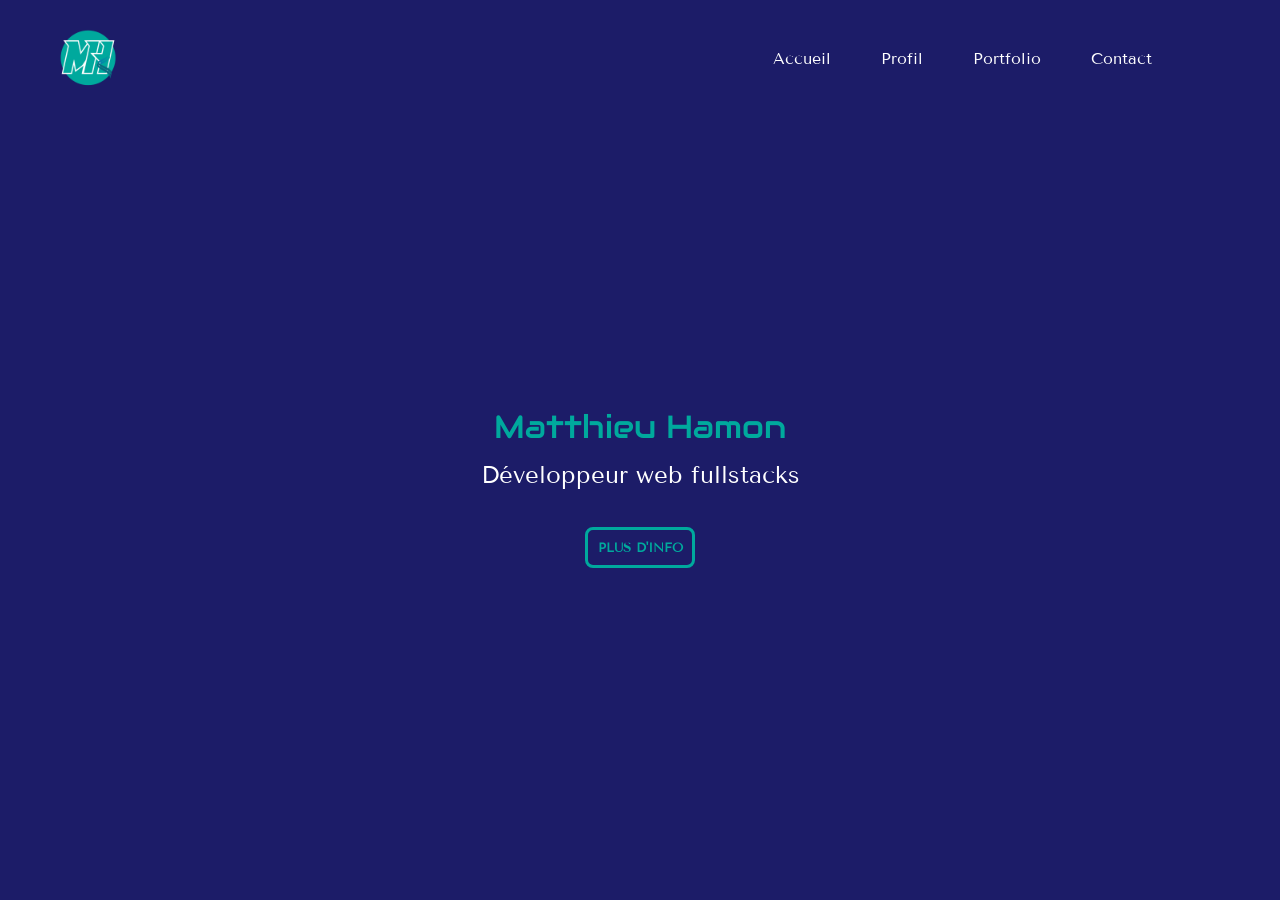
==== index.html @ 4d71e397 "Création fichier profil.html | debut du code | dossier docs contenant le cv" ====
<!DOCTYPE html>
<html lang="fr">
<head>
    <meta charset="UTF-8">
    <meta name="viewport" content="width=device-width, initial-scale=1.0">
    <title>Portfolio</title>
    <link rel="stylesheet" href="assets/css/style.css">
    <link rel="preconnect" href="https://fonts.googleapis.com">
    <link rel="preconnect" href="https://fonts.gstatic.com" crossorigin>
    <link href="https://fonts.googleapis.com/css2?family=Audiowide&display=swap" rel="stylesheet">
    <link rel="preconnect" href="https://fonts.googleapis.com">
    <link rel="preconnect" href="https://fonts.gstatic.com" crossorigin>
    <link href="https://fonts.googleapis.com/css2?family=Tenor+Sans&display=swap" rel="stylesheet">
</head>
<body>
    <header>
        <nav>
            <img class="logo" src="assets/img/logo.png" alt="Logo">
                <ul>
                    <li><a href="index.html">Accueil</a></li>
                    <li><a href="profil.html">Profil</a></li>
                    <li><a href="#portfolio">Portfolio</a></li>
                    <li><a href="contact.html">Contact</a></li>
                </ul>
        </nav>
    </header>
    <main>
        <div class="container">
            <h1 class="titre-accueil">Matthieu Hamon</h1>
            <p1 class="sous-titre">Développeur web fullstacks</p1>
            <a href="profil.html" class="bouton">PLUS D'INFO</a>
        </div>
    </main>
</body>
</html>
---- assets/css/style.css ----
:root {
    /*Palette de couleur charte graphique*/
    --primary-color:  #1c1c68;
    --secondary-color: #00a99d;
    --tertiary-color: #FFFFFF; 

    /*Typographie*/
    --primary-font: "Tenor Sans", serif;
    --secondary-font: "Audiowide", serif;
}

body {
    width: 100%;
    height: 100%;
    margin: 0;
    padding: 0;
}

.logo {
    width: 100px;
}

nav {
    background-color: var(--primary-color);
    height: 13vh;
    display: flex;
    justify-content: space-between;
    align-items: center;
    padding: 0 10% 0 3%;
}

nav ul {
    list-style-type: none; /* Supprime les puces */
    display: flex; /* Affiche les éléments de la liste horizontalement */
    gap: 50px; /* Espace entre les éléments */
}

nav a {
    color: var(--tertiary-color);
    text-decoration: none;
    font-family: var(--primary-font);
}

.container {
    background-color: var(--primary-color);
    display: flex;
    justify-content: center;
    align-items: center;
    flex-direction: column;
    height: 87vh;
}

.titre-accueil {
    color: var(--secondary-color);
    font-family: var(--secondary-font);
    margin-bottom: 1%;
    font-size: xx-large;
    font-weight: 100;
}

.sous-titre {
    color: var(--tertiary-color);
    font-family: var(--primary-font);
    font-size: x-large;
    margin-bottom: 3%;
}

.bouton {
    text-decoration: none;
    color: var(--secondary-color);
    font-family: var(--primary-font);
    font-size: small;
    font-weight: 600;
    padding: 0.75% 0.75%;
    border-radius: 8px;
    border: solid;
    border-color: var(--secondary-color);
    background-color: var(--primary-color);
    margin-bottom: 5%;
}
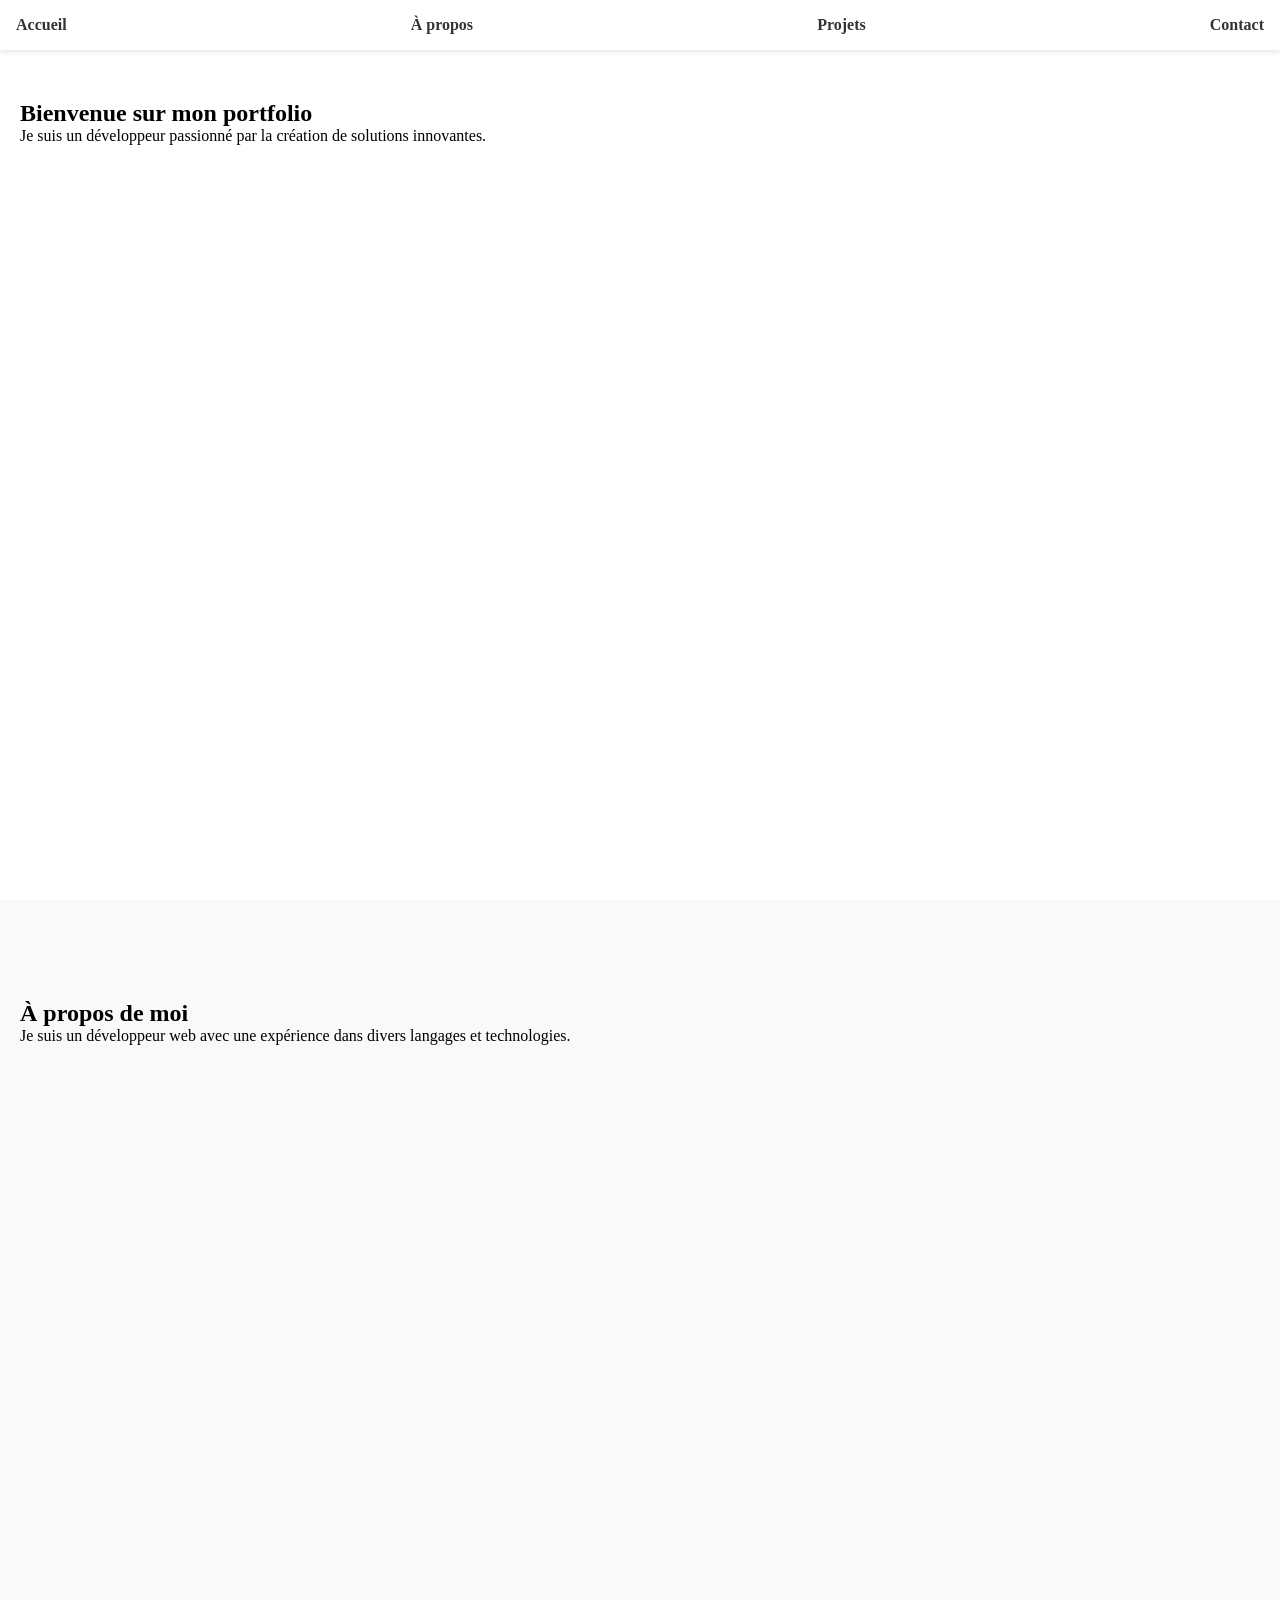
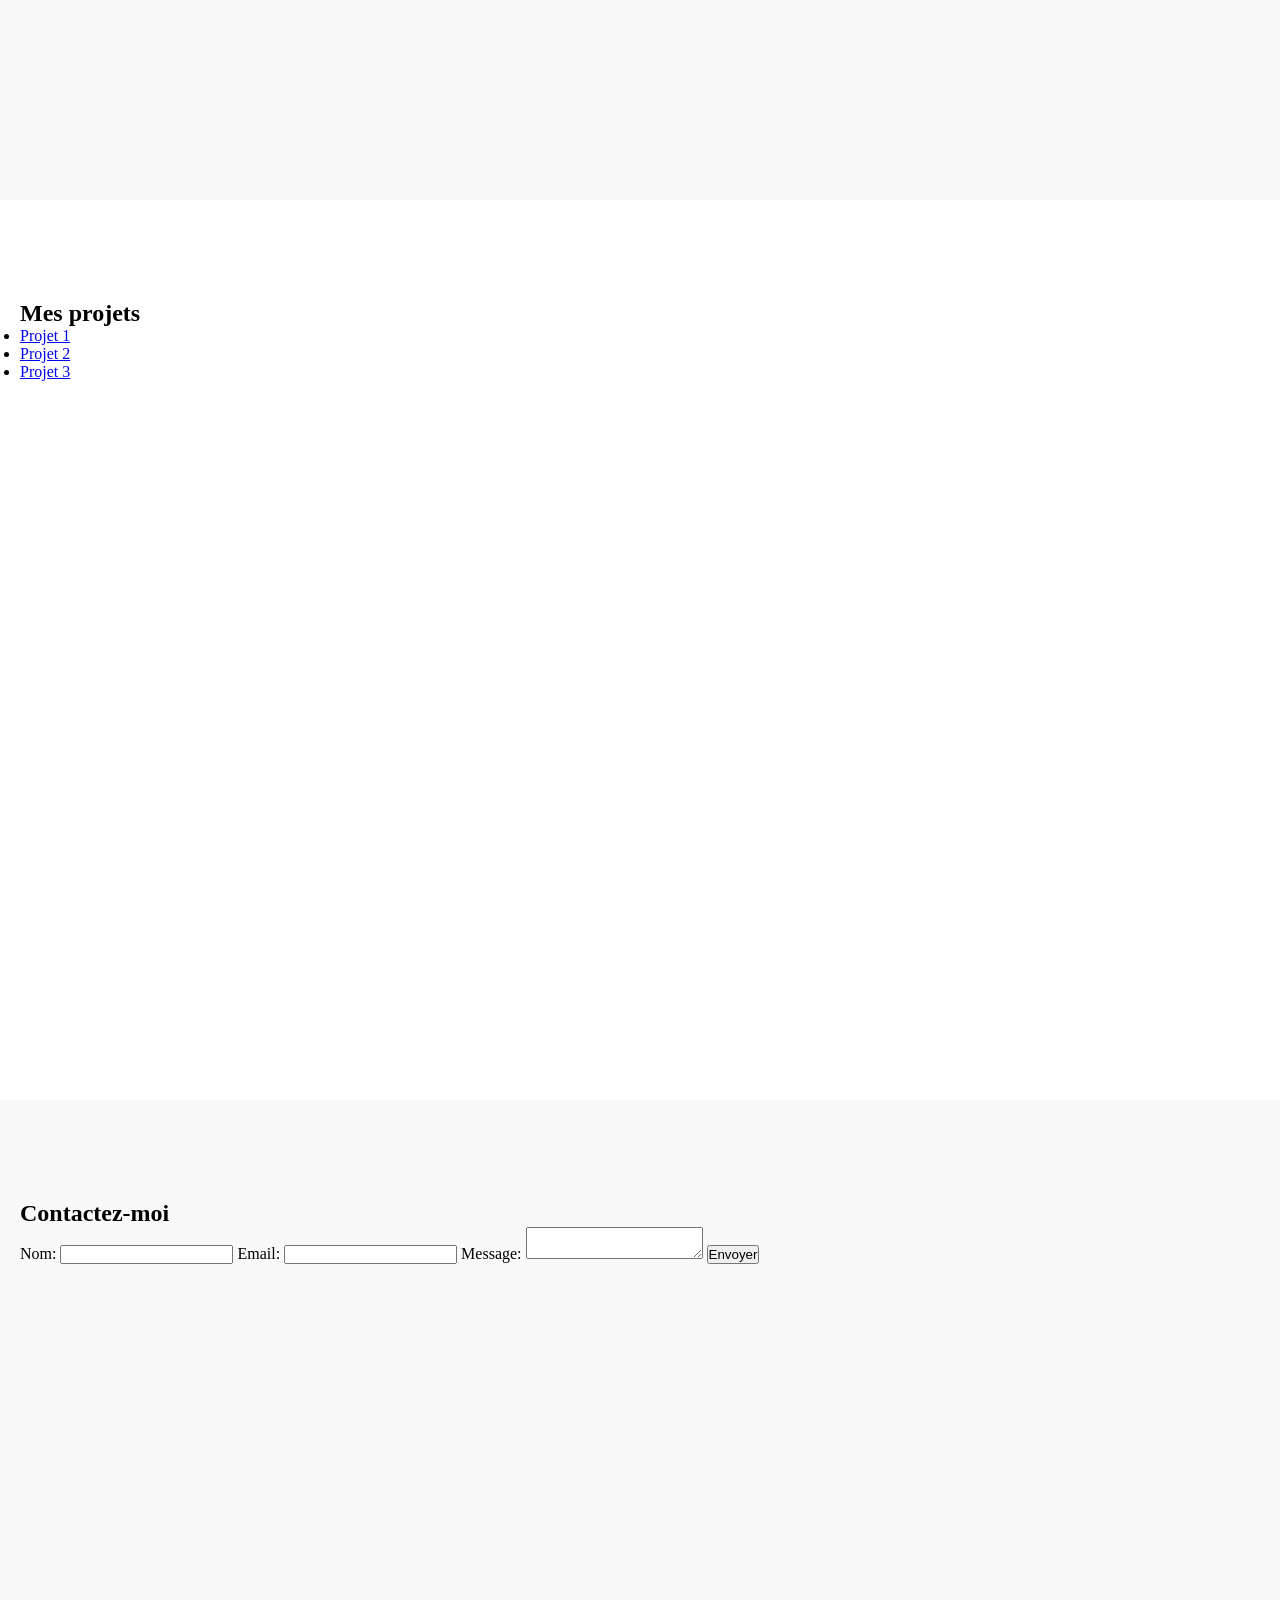
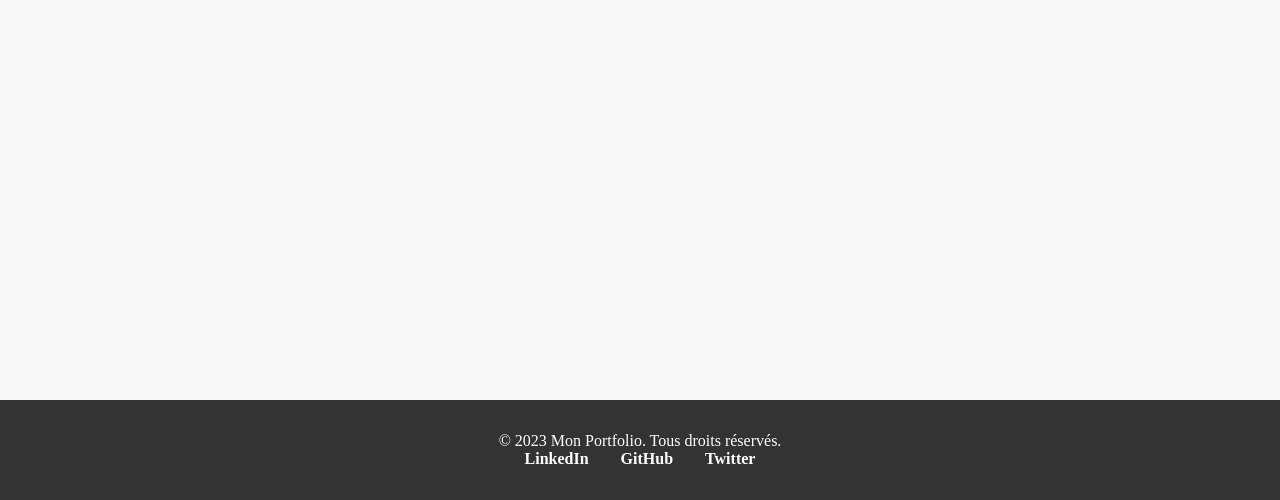
==== commit e78855ac: "Squelette du site en onepage" ====
--- a/index.html
+++ b/index.html
@@ -5,31 +5,60 @@
     <meta name="viewport" content="width=device-width, initial-scale=1.0">
     <title>Portfolio</title>
     <link rel="stylesheet" href="assets/css/style.css">
-    <link rel="preconnect" href="https://fonts.googleapis.com">
-    <link rel="preconnect" href="https://fonts.gstatic.com" crossorigin>
-    <link href="https://fonts.googleapis.com/css2?family=Audiowide&display=swap" rel="stylesheet">
-    <link rel="preconnect" href="https://fonts.googleapis.com">
-    <link rel="preconnect" href="https://fonts.gstatic.com" crossorigin>
-    <link href="https://fonts.googleapis.com/css2?family=Tenor+Sans&display=swap" rel="stylesheet">
 </head>
 <body>
     <header>
         <nav>
-            <img class="logo" src="assets/img/logo.png" alt="Logo">
-                <ul>
-                    <li><a href="index.html">Accueil</a></li>
-                    <li><a href="profil.html">Profil</a></li>
-                    <li><a href="#portfolio">Portfolio</a></li>
-                    <li><a href="contact.html">Contact</a></li>
-                </ul>
+            <ul>
+                <li><a href="#home">Accueil</a></li>
+                <li><a href="#about">À propos</a></li>
+                <li><a href="#projects">Projets</a></li>
+                <li><a href="#contact">Contact</a></li>
+            </ul>
         </nav>
     </header>
     <main>
-        <div class="container">
-            <h1 class="titre-accueil">Matthieu Hamon</h1>
-            <p1 class="sous-titre">Développeur web fullstacks</p1>
-            <a href="profil.html" class="bouton">PLUS D'INFO</a>
-        </div>
+        <section id="home">
+            <h1>Bienvenue sur mon portfolio</h1>
+            <p>Je suis un développeur passionné par la création de solutions innovantes.</p>
+        </section>
+
+        <section id="about">
+            <h2>À propos de moi</h2>
+            <p>Je suis un développeur web avec une expérience dans divers langages et technologies.</p>
+        </section>
+
+        <section id="projects">
+            <h2>Mes projets</h2>
+            <ul>
+                <li><a href="#">Projet 1</a></li>
+                <li><a href="#">Projet 2</a></li>
+                <li><a href="#">Projet 3</a></li>
+            </ul>
+        </section>
+
+        <section id="contact">
+            <h2>Contactez-moi</h2>
+            <form action="#" method="post">
+                <label for="name">Nom:</label>
+                <input type="text" id="name" name="name" required>
+
+                <label for="email">Email:</label>
+                <input type="email" id="email" name="email" required>
+
+                <label for="message">Message:</label>
+                <textarea id="message" name="message" required></textarea>
+
+                <button type="submit">Envoyer</button>
+            </form>
+        </section>
     </main>
-</body>
-</html>+    <footer>
+        <p>&copy; 2023 Mon Portfolio. Tous droits réservés.</p>
+        <ul>
+            <li><a href="#">LinkedIn</a></li>
+            <li><a href="#">GitHub</a></li>
+            <li><a href="#">Twitter</a></li>
+        </ul>
+    </footer>
+</body>
--- a/assets/css/style.css
+++ b/assets/css/style.css
@@ -1,81 +1,58 @@
-:root {
-    /*Palette de couleur charte graphique*/
-    --primary-color:  #1c1c68;
-    --secondary-color: #00a99d;
-    --tertiary-color: #FFFFFF; 
-
-    /*Typographie*/
-    --primary-font: "Tenor Sans", serif;
-    --secondary-font: "Audiowide", serif;
-}
-
-body {
-    width: 100%;
-    height: 100%;
+* {
     margin: 0;
     padding: 0;
-}
+    box-sizing: border-box;
+  }
 
-.logo {
-    width: 100px;
-}
-
-nav {
-    background-color: var(--primary-color);
-    height: 13vh;
-    display: flex;
-    justify-content: space-between;
-    align-items: center;
-    padding: 0 10% 0 3%;
+header {
+    position: fixed;
+    width: 100%;
+    background: #ffffff96;
+    padding: 1rem;
+    box-shadow: 0 2px 5px rgba(0, 0, 0, 0.1);
+    z-index: 100;
 }
 
 nav ul {
-    list-style-type: none; /* Supprime les puces */
-    display: flex; /* Affiche les éléments de la liste horizontalement */
-    gap: 50px; /* Espace entre les éléments */
+    display: flex;
+    justify-content: space-between;
+    gap: 2rem;
+    list-style: none;
 }
 
 nav a {
-    color: var(--tertiary-color);
     text-decoration: none;
-    font-family: var(--primary-font);
+    color: #333;
+    font-weight: bold;
+    transition: color 0.3s ease;
 }
 
-.container {
-    background-color: var(--primary-color);
+section {
+    padding: 100px 20px;
+    min-height: 100vh;
+}
+  
+section:nth-child(even) {
+    background: #f9f9f9;
+}
+  
+footer {
+    text-align: center;
+    padding: 2rem;
+    background: #333;
+    color: #fff;
+}
+
+footer ul {
+    list-style: none;
     display: flex;
     justify-content: center;
-    align-items: center;
-    flex-direction: column;
-    height: 87vh;
+    gap: 2rem;
 }
 
-.titre-accueil {
-    color: var(--secondary-color);
-    font-family: var(--secondary-font);
-    margin-bottom: 1%;
-    font-size: xx-large;
-    font-weight: 100;
-}
-
-.sous-titre {
-    color: var(--tertiary-color);
-    font-family: var(--primary-font);
-    font-size: x-large;
-    margin-bottom: 3%;
-}
-
-.bouton {
+footer a {
     text-decoration: none;
-    color: var(--secondary-color);
-    font-family: var(--primary-font);
-    font-size: small;
-    font-weight: 600;
-    padding: 0.75% 0.75%;
-    border-radius: 8px;
-    border: solid;
-    border-color: var(--secondary-color);
-    background-color: var(--primary-color);
-    margin-bottom: 5%;
-}
-
+    color: #fff;
+    font-weight: bold;
+    transition: color 0.3s ease;
+}
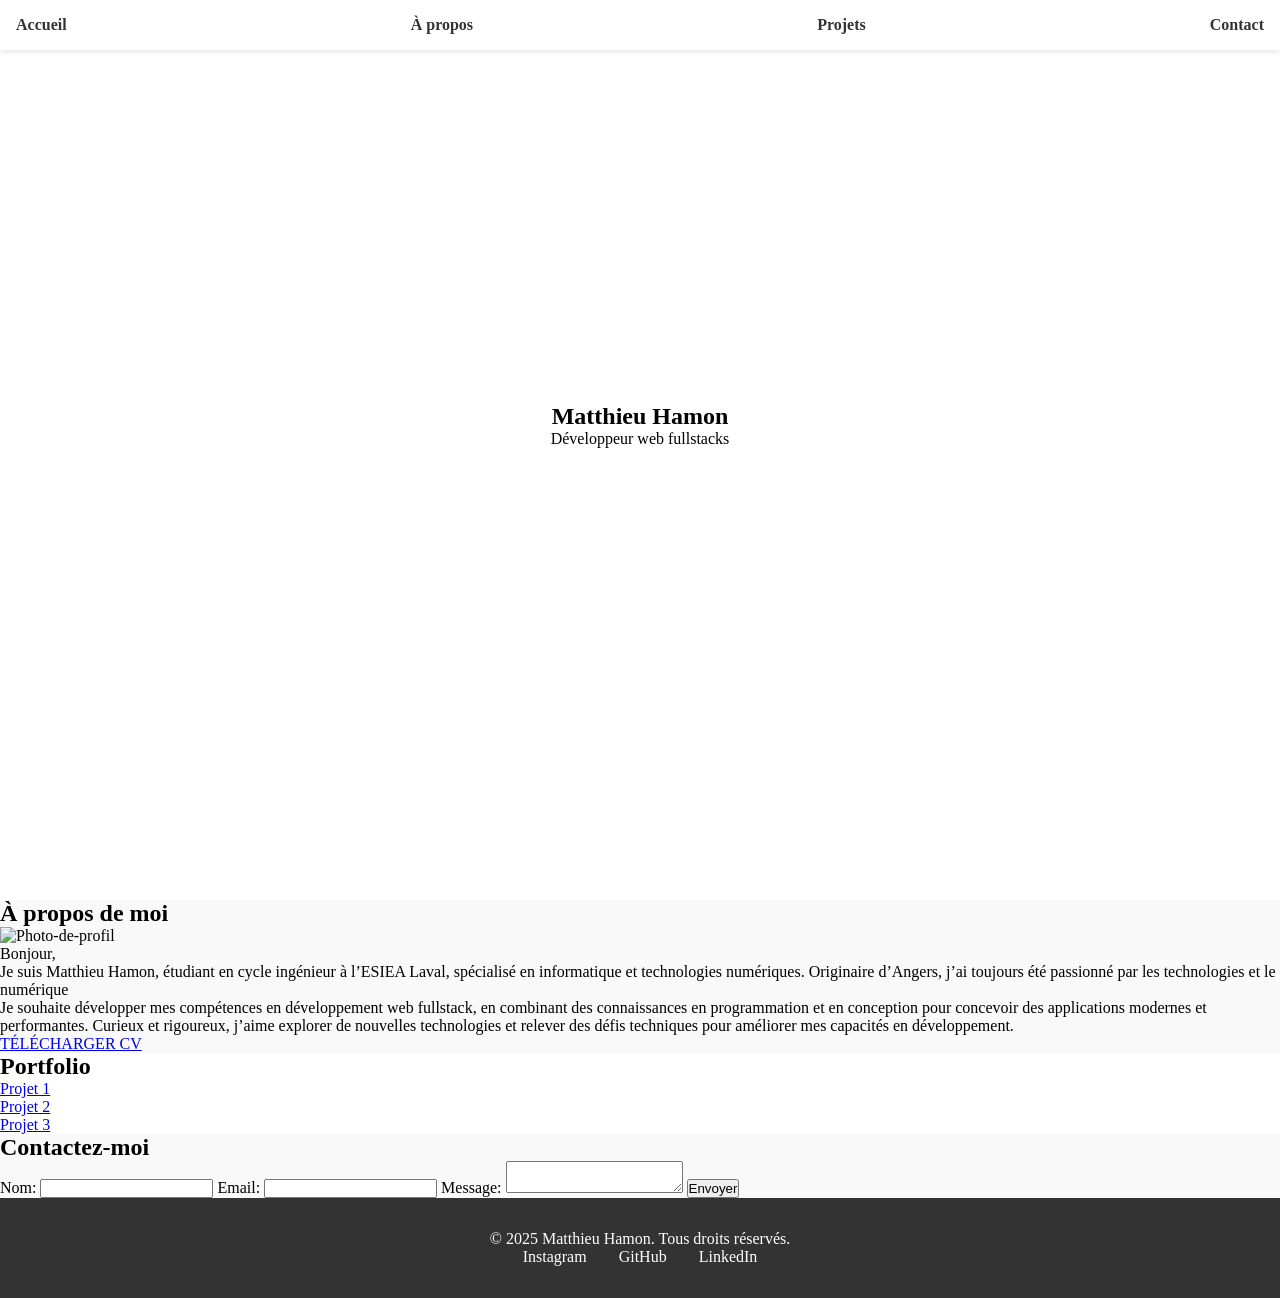
==== commit ada455ad: "Section Accueil" ====
--- a/index.html
+++ b/index.html
@@ -19,17 +19,21 @@
     </header>
     <main>
         <section id="home">
-            <h1>Bienvenue sur mon portfolio</h1>
-            <p>Je suis un développeur passionné par la création de solutions innovantes.</p>
+            <h1>Matthieu Hamon</h1>
+            <p>Développeur web fullstacks</p>
         </section>
 
         <section id="about">
             <h2>À propos de moi</h2>
-            <p>Je suis un développeur web avec une expérience dans divers langages et technologies.</p>
+            <img src="" alt="Photo-de-profil">
+            <p class="texte-profil">Bonjour,</p>
+            <p class="texte-profil">Je suis Matthieu Hamon, étudiant en cycle ingénieur à l’ESIEA Laval, spécialisé en informatique et technologies numériques. Originaire d’Angers, j’ai toujours été passionné par les technologies et le numérique</p>
+            <p class="texte-profil">Je souhaite développer mes compétences en développement web fullstack, en combinant des connaissances en programmation et en conception pour concevoir des applications modernes et performantes. Curieux et rigoureux, j’aime explorer de nouvelles technologies et relever des défis techniques pour améliorer mes capacités en développement.</p>  
+            <a href="assets/img/CV-Matthieu_Hamon.pdf" target="_blank">TÉLÉCHARGER CV</a>
         </section>
 
         <section id="projects">
-            <h2>Mes projets</h2>
+            <h2>Portfolio</h2>
             <ul>
                 <li><a href="#">Projet 1</a></li>
                 <li><a href="#">Projet 2</a></li>
@@ -54,11 +58,11 @@
         </section>
     </main>
     <footer>
-        <p>&copy; 2023 Mon Portfolio. Tous droits réservés.</p>
+        <p>&copy; 2025 Matthieu Hamon. Tous droits réservés.</p>
         <ul>
+            <li><a href="#">Instagram</a></li>
+            <li><a href="#">GitHub</a></li>
             <li><a href="#">LinkedIn</a></li>
-            <li><a href="#">GitHub</a></li>
-            <li><a href="#">Twitter</a></li>
         </ul>
     </footer>
 </body>
--- a/assets/css/style.css
+++ b/assets/css/style.css
@@ -24,16 +24,20 @@
     text-decoration: none;
     color: #333;
     font-weight: bold;
-    transition: color 0.3s ease;
-}
-
-section {
-    padding: 100px 20px;
-    min-height: 100vh;
 }
   
 section:nth-child(even) {
     background: #f9f9f9;
+}
+
+#home {
+    height: 100vh;
+    display: flex;
+    flex-direction: column;
+    justify-content: center;
+    align-items: center;
+    text-align: center;
+    padding: 0 20px 50px 20px;
 }
   
 footer {
@@ -53,6 +57,5 @@
 footer a {
     text-decoration: none;
     color: #fff;
-    font-weight: bold;
     transition: color 0.3s ease;
 }
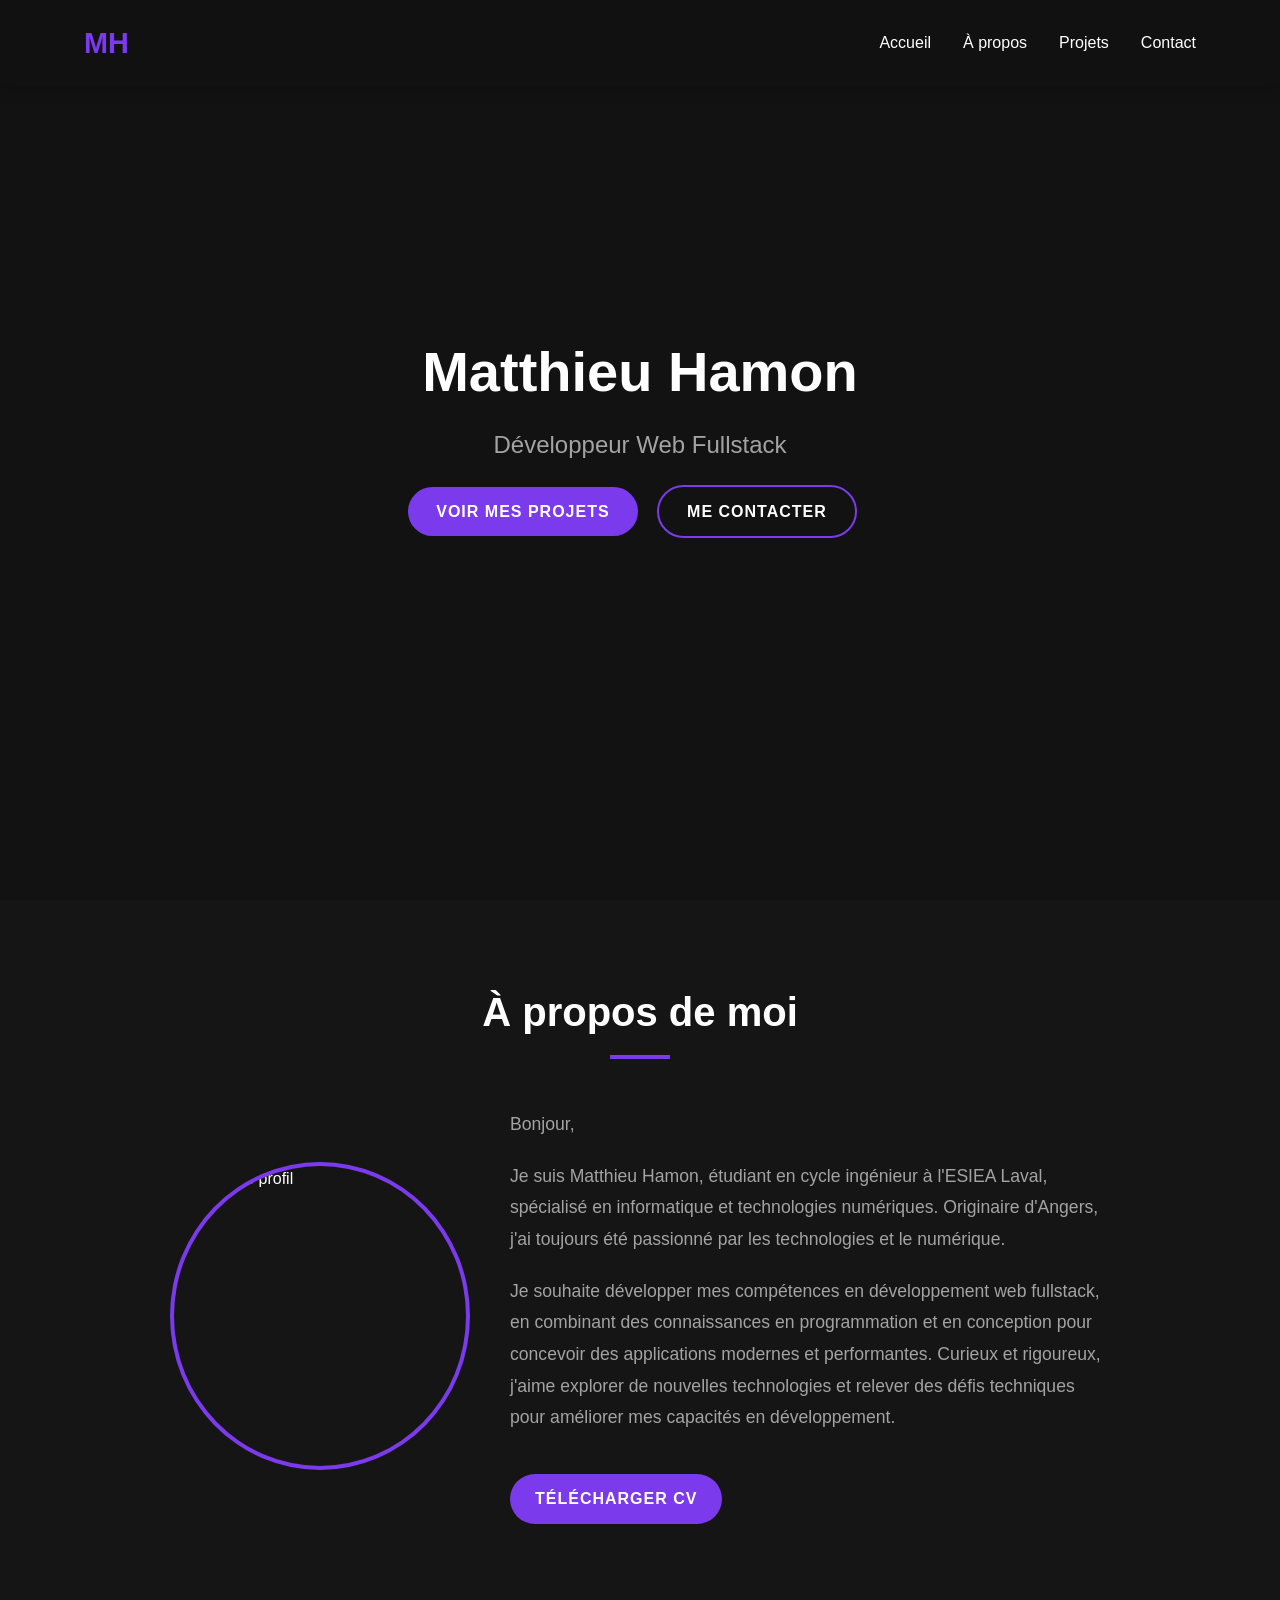
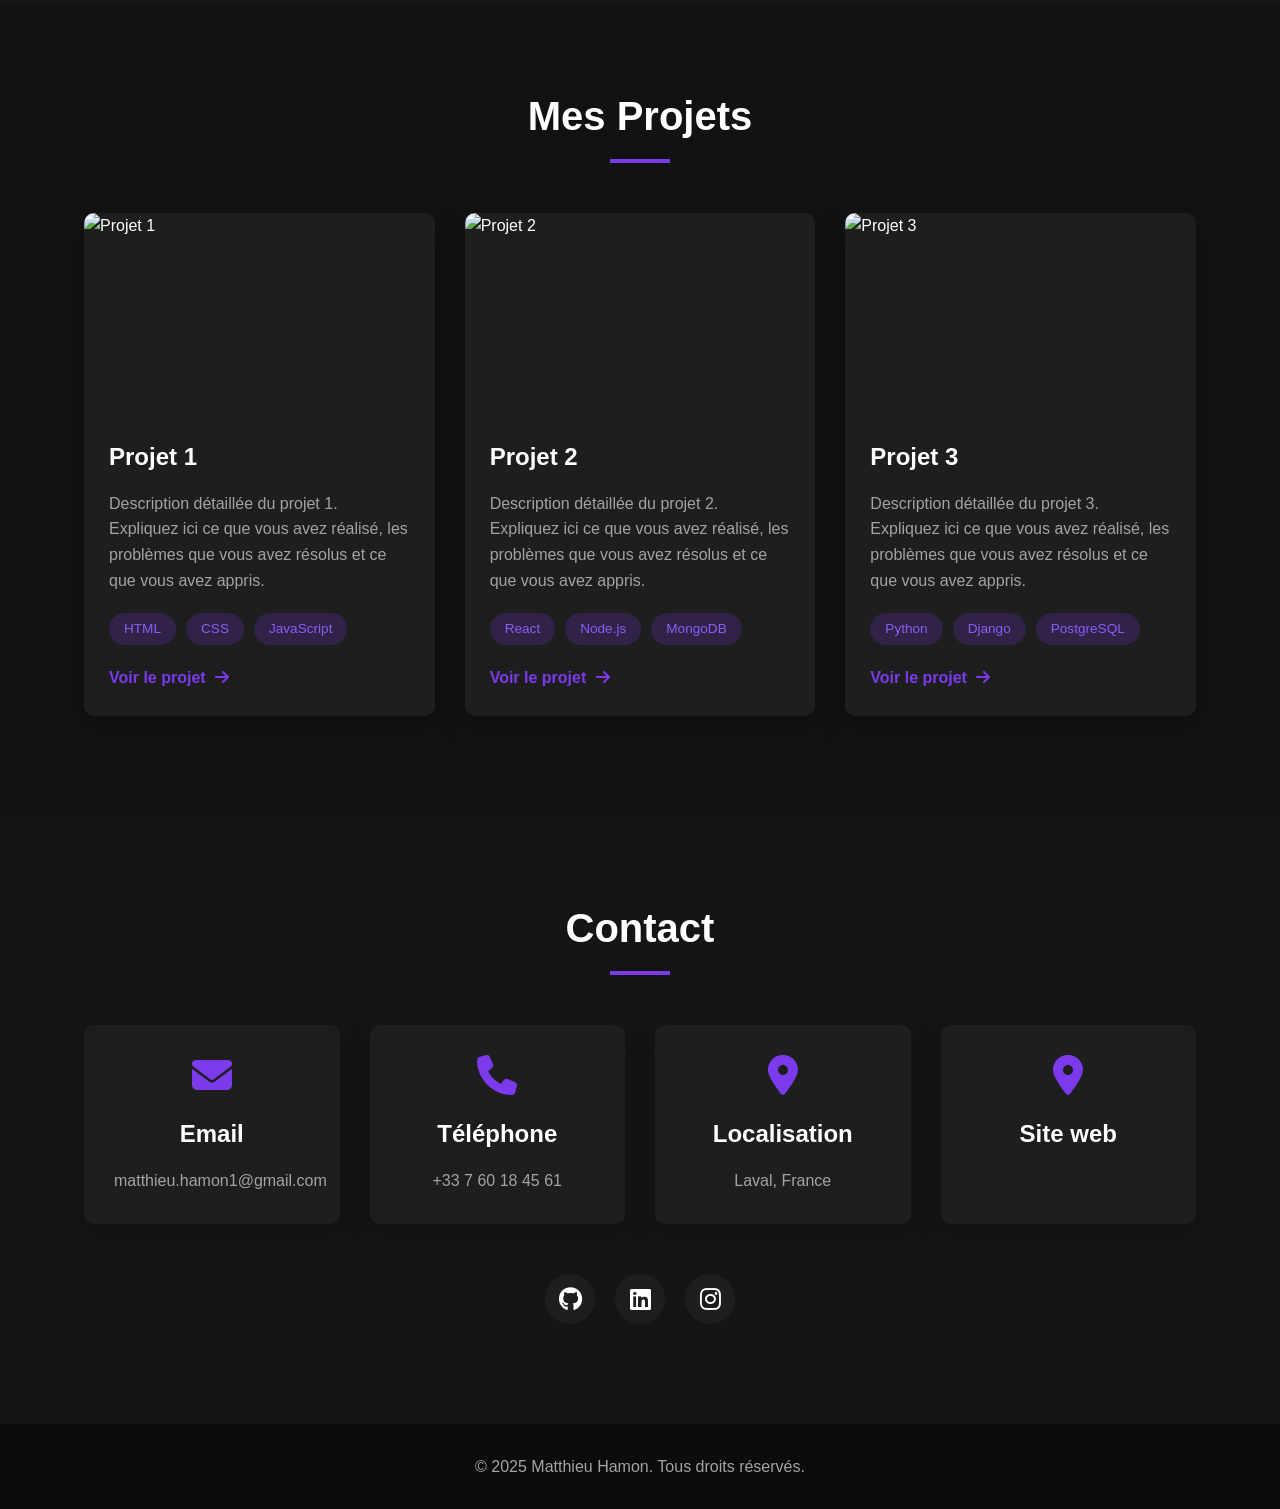
==== commit 0ee88be4: "Portfolio" ====
--- a/index.html
+++ b/index.html
@@ -3,66 +3,153 @@
 <head>
     <meta charset="UTF-8">
     <meta name="viewport" content="width=device-width, initial-scale=1.0">
-    <title>Portfolio</title>
+    <title>Matthieu Hamon | Portfolio</title>
+    <link rel="stylesheet" href="https://cdnjs.cloudflare.com/ajax/libs/font-awesome/6.4.0/css/all.min.css">
     <link rel="stylesheet" href="assets/css/style.css">
 </head>
 <body>
     <header>
-        <nav>
-            <ul>
-                <li><a href="#home">Accueil</a></li>
-                <li><a href="#about">À propos</a></li>
-                <li><a href="#projects">Projets</a></li>
-                <li><a href="#contact">Contact</a></li>
-            </ul>
-        </nav>
+        <div class="container">
+            <div class="logo">MH</div>
+            <input type="checkbox" id="nav-toggle" class="nav-toggle">
+            <nav>
+                <ul>
+                    <li><a href="#home">Accueil</a></li>
+                    <li><a href="#about">À propos</a></li>
+                    <li><a href="#projects">Projets</a></li>
+                    <li><a href="#contact">Contact</a></li>
+                </ul>
+            </nav>
+            <label for="nav-toggle" class="nav-toggle-label">
+                <span></span>
+            </label>
+        </div>
     </header>
+
     <main>
         <section id="home">
-            <h1>Matthieu Hamon</h1>
-            <p>Développeur web fullstacks</p>
+            <div class="container">
+                <h1>Matthieu Hamon</h1>
+                <p class="title">Développeur Web Fullstack</p>
+                <div class="btn-container">
+                    <a href="#projects" class="btn btn-primary">Voir mes projets</a>
+                    <a href="#contact" class="btn btn-secondary">Me contacter</a>
+                </div>
+            </div>
         </section>
 
         <section id="about">
-            <h2>À propos de moi</h2>
-            <img src="" alt="Photo-de-profil">
-            <p class="texte-profil">Bonjour,</p>
-            <p class="texte-profil">Je suis Matthieu Hamon, étudiant en cycle ingénieur à l’ESIEA Laval, spécialisé en informatique et technologies numériques. Originaire d’Angers, j’ai toujours été passionné par les technologies et le numérique</p>
-            <p class="texte-profil">Je souhaite développer mes compétences en développement web fullstack, en combinant des connaissances en programmation et en conception pour concevoir des applications modernes et performantes. Curieux et rigoureux, j’aime explorer de nouvelles technologies et relever des défis techniques pour améliorer mes capacités en développement.</p>  
-            <a href="assets/img/CV-Matthieu_Hamon.pdf" target="_blank">TÉLÉCHARGER CV</a>
+            <div class="container">
+                <h2>À propos de moi</h2>
+                <div class="about-content">
+                    <div class="profile-pic">
+                        <div class="img-container">
+                            <img src="assets/img/profile.jpg" alt="Photo de profil" class="photo-profil">
+                        </div>
+                    </div>
+                    <div class="about-text">
+                        <p class="texte-profil">Bonjour,</p>
+                        <p class="texte-profil">Je suis Matthieu Hamon, étudiant en cycle ingénieur à l'ESIEA Laval, spécialisé en informatique et technologies numériques. Originaire d'Angers, j'ai toujours été passionné par les technologies et le numérique.</p>
+                        <p class="texte-profil">Je souhaite développer mes compétences en développement web fullstack, en combinant des connaissances en programmation et en conception pour concevoir des applications modernes et performantes. Curieux et rigoureux, j'aime explorer de nouvelles technologies et relever des défis techniques pour améliorer mes capacités en développement.</p>
+                        <a href="assets/img/CV-Matthieu_Hamon.pdf" target="_blank" class="btn-cv">TÉLÉCHARGER CV</a>
+                    </div>
+                </div>
+            </div>
         </section>
 
         <section id="projects">
-            <h2>Portfolio</h2>
-            <ul>
-                <li><a href="#">Projet 1</a></li>
-                <li><a href="#">Projet 2</a></li>
-                <li><a href="#">Projet 3</a></li>
-            </ul>
+            <div class="container">
+                <h2>Mes Projets</h2>
+                <div class="projects-grid">
+                    <div class="project-card">
+                        <div class="project-img">
+                            <img src="assets/img/project1.jpg" alt="Projet 1">
+                        </div>
+                        <div class="project-info">
+                            <h3>Projet 1</h3>
+                            <p>Description détaillée du projet 1. Expliquez ici ce que vous avez réalisé, les problèmes que vous avez résolus et ce que vous avez appris.</p>
+                            <div class="tech-stack">
+                                <span>HTML</span>
+                                <span>CSS</span>
+                                <span>JavaScript</span>
+                            </div>
+                            <a href="#" class="project-link">Voir le projet <i class="fas fa-arrow-right"></i></a>
+                        </div>
+                    </div>
+                    
+                    <div class="project-card">
+                        <div class="project-img">
+                            <img src="assets/img/project2.jpg" alt="Projet 2">
+                        </div>
+                        <div class="project-info">
+                            <h3>Projet 2</h3>
+                            <p>Description détaillée du projet 2. Expliquez ici ce que vous avez réalisé, les problèmes que vous avez résolus et ce que vous avez appris.</p>
+                            <div class="tech-stack">
+                                <span>React</span>
+                                <span>Node.js</span>
+                                <span>MongoDB</span>
+                            </div>
+                            <a href="#" class="project-link">Voir le projet <i class="fas fa-arrow-right"></i></a>
+                        </div>
+                    </div>
+                    
+                    <div class="project-card">
+                        <div class="project-img">
+                            <img src="assets/img/project3.jpg" alt="Projet 3">
+                        </div>
+                        <div class="project-info">
+                            <h3>Projet 3</h3>
+                            <p>Description détaillée du projet 3. Expliquez ici ce que vous avez réalisé, les problèmes que vous avez résolus et ce que vous avez appris.</p>
+                            <div class="tech-stack">
+                                <span>Python</span>
+                                <span>Django</span>
+                                <span>PostgreSQL</span>
+                            </div>
+                            <a href="#" class="project-link">Voir le projet <i class="fas fa-arrow-right"></i></a>
+                        </div>
+                    </div>
+                </div>
+            </div>
         </section>
 
         <section id="contact">
-            <h2>Contactez-moi</h2>
-            <form action="#" method="post">
-                <label for="name">Nom:</label>
-                <input type="text" id="name" name="name" required>
-
-                <label for="email">Email:</label>
-                <input type="email" id="email" name="email" required>
-
-                <label for="message">Message:</label>
-                <textarea id="message" name="message" required></textarea>
-
-                <button type="submit">Envoyer</button>
-            </form>
+            <div class="container">
+                <h2>Contact</h2>
+                <div class="contact-info">
+                    <div class="contact-card">
+                        <i class="fas fa-envelope"></i>
+                        <h3>Email</h3>
+                        <p>matthieu.hamon1@gmail.com</p>
+                    </div>
+                    <div class="contact-card">
+                        <i class="fas fa-phone"></i>
+                        <h3>Téléphone</h3>
+                        <p>+33 7 60 18 45 61</p>
+                    </div>
+                    <div class="contact-card">
+                        <i class="fas fa-map-marker-alt"></i>
+                        <h3>Localisation</h3>
+                        <p>Laval, France</p>
+                    </div>
+                    <div class="contact-card">
+                        <i class="fas fa-map-marker-alt"></i>
+                        <h3>Site web</h3>
+                        <a href=""></a>
+                    </div>
+                </div>
+                <div class="social-links">
+                    <a href="#" class="social-link"><i class="fab fa-github"></i></a>
+                    <a href="#" class="social-link"><i class="fab fa-linkedin"></i></a>
+                    <a href="#" class="social-link"><i class="fab fa-instagram"></i></a>
+                </div>
+            </div>
         </section>
     </main>
+
     <footer>
-        <p>&copy; 2025 Matthieu Hamon. Tous droits réservés.</p>
-        <ul>
-            <li><a href="#">Instagram</a></li>
-            <li><a href="#">GitHub</a></li>
-            <li><a href="#">LinkedIn</a></li>
-        </ul>
+        <div class="container">
+            <p>&copy; 2025 Matthieu Hamon. Tous droits réservés.</p>
+        </div>
     </footer>
-</body>+</body>
+</html>
--- a/assets/css/style.css
+++ b/assets/css/style.css
@@ -1,61 +1,566 @@
+/* Couleurs principales */
+:root {
+  --violet: #7C3AED;
+  --violet-clair: #8B5CF6;
+  --fond-sombre: #121212;
+  --carte-sombre: #1E1E1E;
+  --texte-blanc: #FFFFFF;
+  --texte-gris: #A3A3A3;
+}
+
+/* Base */
 * {
-    margin: 0;
-    padding: 0;
-    box-sizing: border-box;
-  }
+  margin: 0;
+  padding: 0;
+  box-sizing: border-box;
+}
+
+html {
+  scroll-behavior: smooth;
+}
+
+body {
+  font-family: 'Segoe UI', Tahoma, Geneva, Verdana, sans-serif;
+  line-height: 1.6;
+  color: var(--texte-blanc);
+  background-color: var(--fond-sombre);
+}
+
+.container {
+  width: 90%;
+  max-width: 1200px;
+  margin: 0 auto;
+  padding: 0 20px;
+}
+
+a {
+  text-decoration: none;
+  color: inherit;
+}
+
+h1, h2, h3 {
+  margin-bottom: 20px;
+  font-weight: 700;
+}
+
+h1 {
+  font-size: 3.5rem;
+  margin-bottom: 10px;
+}
+
+h2 {
+  font-size: 2.5rem;
+  text-align: center;
+  position: relative;
+  padding-bottom: 15px;
+}
+
+h2::after {
+  content: '';
+  position: absolute;
+  width: 60px;
+  height: 4px;
+  background: var(--violet);
+  bottom: 0;
+  left: 50%;
+  transform: translateX(-50%);
+}
+
+section {
+  padding: 80px 0;
+}
+
+.btn {
+  display: inline-block;
+  padding: 12px 28px;
+  font-weight: 600;
+  border-radius: 50px;
+  text-transform: uppercase;
+  letter-spacing: 1px;
+  transition: all 0.3s ease;
+  margin-right: 15px;
+  margin-bottom: 15px;
+}
+
+.btn-primary {
+  background: var(--violet);
+  color: white;
+}
+
+.btn-primary:hover {
+  background: var(--violet-clair);
+  transform: translateY(-3px);
+  box-shadow: 0 10px 20px rgba(124, 58, 237, 0.3);
+}
+
+.btn-secondary {
+  background: transparent;
+  color: white;
+  border: 2px solid var(--violet);
+}
+
+.btn-secondary:hover {
+  background: var(--violet);
+  transform: translateY(-3px);
+}
+
+.btn-cv {
+  display: inline-block;
+  margin-top: 20px;
+  padding: 12px 25px;
+  background-color: var(--violet);
+  color: white;
+  text-decoration: none;
+  border-radius: 50px;
+  font-weight: 600;
+  letter-spacing: 1px;
+  transition: all 0.3s ease;
+}
+
+.btn-cv:hover {
+  background-color: var(--violet-clair);
+}
 
 header {
-    position: fixed;
-    width: 100%;
-    background: #ffffff96;
-    padding: 1rem;
-    box-shadow: 0 2px 5px rgba(0, 0, 0, 0.1);
-    z-index: 100;
+  position: fixed;
+  width: 100%;
+  background: rgba(18, 18, 18, 0.9);
+  padding: 20px 0;
+  box-shadow: 0 2px 15px rgba(0, 0, 0, 0.2);
+  z-index: 100;
+}
+
+header .container {
+  display: flex;
+  justify-content: space-between;
+  align-items: center;
+}
+
+.logo {
+  font-size: 1.8rem;
+  font-weight: 800;
+  color: var(--violet);
+  z-index: 101;
+}
+
+/* Navigation responsive avec checkbox */
+.nav-toggle {
+  display: none;
+}
+
+.nav-toggle-label {
+  display: none;
 }
 
 nav ul {
-    display: flex;
-    justify-content: space-between;
-    gap: 2rem;
-    list-style: none;
+  display: flex;
+  gap: 2rem;
+  list-style: none;
 }
 
 nav a {
-    text-decoration: none;
-    color: #333;
-    font-weight: bold;
-}
-  
-section:nth-child(even) {
-    background: #f9f9f9;
+  text-decoration: none;
+  color: var(--texte-blanc);
+  font-weight: 500;
+  position: relative;
+  transition: all 0.3s ease;
+}
+
+nav a::after {
+  content: '';
+  position: absolute;
+  width: 0;
+  height: 2px;
+  background: var(--violet);
+  bottom: -5px;
+  left: 0;
+  transition: all 0.3s ease;
+}
+
+nav a:hover {
+  color: var(--violet-clair);
+}
+
+nav a:hover::after {
+  width: 100%;
 }
 
 #home {
-    height: 100vh;
-    display: flex;
-    flex-direction: column;
-    justify-content: center;
-    align-items: center;
-    text-align: center;
-    padding: 0 20px 50px 20px;
-}
-  
+  height: 100vh;
+  display: flex;
+  flex-direction: column;
+  justify-content: center;
+  align-items: center;
+  text-align: center;
+  background-color: var(--fond-sombre);
+  padding-top: 60px;
+}
+
+#home .title {
+  font-size: 1.5rem;
+  color: var(--texte-gris);
+  margin-bottom: 20px;
+}
+
+#about {
+  background-color: #151515;
+}
+
+.about-content {
+  display: flex;
+  flex-direction: row;
+  align-items: center;
+  justify-content: center;
+  gap: 40px;
+  margin-top: 50px;
+}
+
+.profile-pic {
+  flex: 1;
+  max-width: 300px;
+}
+
+.img-container {
+  position: relative;
+  width: 100%;
+  padding-bottom: 100%; 
+  overflow: hidden;
+  border-radius: 50%;
+  border: 4px solid var(--violet);
+}
+
+.photo-profil {
+  position: absolute;
+  top: 0;
+  left: 0;
+  width: 100%;
+  height: 100%;
+  object-fit: cover;
+}
+
+.about-text {
+  flex: 2;
+  max-width: 600px;
+}
+
+.texte-profil {
+  margin-bottom: 20px;
+  font-size: 1.1rem;
+  line-height: 1.8;
+  color: var(--texte-gris);
+}
+
+#projects {
+  background-color: var(--fond-sombre);
+  padding-bottom: 100px;
+}
+
+.projects-grid {
+  display: grid;
+  grid-template-columns: repeat(auto-fill, minmax(300px, 1fr));
+  gap: 30px;
+  margin-top: 50px;
+}
+
+.project-card {
+  background-color: var(--carte-sombre);
+  border-radius: 10px;
+  overflow: hidden;
+  box-shadow: 0 10px 30px rgba(0, 0, 0, 0.2);
+  transition: all 0.3s ease;
+}
+
+.project-card:hover {
+  transform: translateY(-10px);
+  box-shadow: 0 15px 35px rgba(124, 58, 237, 0.3);
+}
+
+.project-img {
+  position: relative;
+  height: 200px;
+  overflow: hidden;
+}
+
+.project-img img {
+  width: 100%;
+  height: 100%;
+  object-fit: cover;
+  transition: all 0.3s ease;
+}
+
+.project-card:hover .project-img img {
+  transform: scale(1.1);
+}
+
+.project-info {
+  padding: 25px;
+}
+
+.project-info h3 {
+  font-size: 1.5rem;
+  margin-bottom: 15px;
+  color: var(--texte-blanc);
+}
+
+.project-info p {
+  color: var(--texte-gris);
+  margin-bottom: 20px;
+}
+
+.tech-stack {
+  display: flex;
+  flex-wrap: wrap;
+  gap: 10px;
+  margin-bottom: 20px;
+}
+
+.tech-stack span {
+  padding: 5px 15px;
+  border-radius: 30px;
+  background-color: rgba(124, 58, 237, 0.2);
+  color: var(--violet-clair);
+  font-size: 0.85rem;
+  font-weight: 500;
+}
+
+.project-link {
+  display: inline-block;
+  color: var(--violet);
+  font-weight: 600;
+  transition: all 0.3s ease;
+}
+
+.project-link:hover {
+  color: var(--violet-clair);
+}
+
+.project-link i {
+  margin-left: 5px;
+}
+
+#contact {
+  background-color: #151515;
+  padding-bottom: 100px;
+}
+
+.contact-info {
+  display: grid;
+  grid-template-columns: repeat(auto-fill, minmax(250px, 1fr));
+  gap: 30px;
+  margin: 50px 0;
+}
+
+.contact-card {
+  background-color: var(--carte-sombre);
+  padding: 30px;
+  border-radius: 10px;
+  box-shadow: 0 10px 30px rgba(0, 0, 0, 0.2);
+  text-align: center;
+  transition: all 0.3s ease;
+}
+
+.contact-card:hover {
+  transform: translateY(-10px);
+}
+
+.contact-card i {
+  font-size: 2.5rem;
+  color: var(--violet);
+  margin-bottom: 20px;
+}
+
+.contact-card h3 {
+  font-size: 1.5rem;
+  margin-bottom: 15px;
+}
+
+.contact-card p {
+  color: var(--texte-gris);
+}
+
+.social-links {
+  display: flex;
+  justify-content: center;
+  gap: 20px;
+  margin-top: 40px;
+}
+
+.social-link {
+  display: flex;
+  justify-content: center;
+  align-items: center;
+  width: 50px;
+  height: 50px;
+  background-color: var(--carte-sombre);
+  border-radius: 50%;
+  color: var(--texte-blanc);
+  font-size: 1.5rem;
+  transition: all 0.3s ease;
+}
+
+.social-link:hover {
+  background-color: var(--violet);
+  transform: translateY(-5px);
+}
+
 footer {
-    text-align: center;
-    padding: 2rem;
-    background: #333;
-    color: #fff;
-}
-
-footer ul {
-    list-style: none;
-    display: flex;
-    justify-content: center;
-    gap: 2rem;
-}
-
-footer a {
-    text-decoration: none;
-    color: #fff;
-    transition: color 0.3s ease;
+  background-color: #0c0c0c;
+  padding: 30px 0;
+  text-align: center;
+}
+
+footer p {
+  color: var(--texte-gris);
+}
+
+/* Responsive */
+@media screen and (max-width: 992px) {
+  h1 {
+      font-size: 3rem;
+  }
+  
+  h2 {
+      font-size: 2.2rem;
+  }
+}
+
+@media screen and (max-width: 768px) {
+  header {
+      padding: 15px 0;
+  }
+  
+  .nav-toggle-label {
+      display: block;
+      position: absolute;
+      right: 20px;
+      z-index: 101;
+      cursor: pointer;
+  }
+  
+  .nav-toggle-label span,
+  .nav-toggle-label span::before,
+  .nav-toggle-label span::after {
+      display: block;
+      background: var(--texte-blanc);
+      height: 2px;
+      width: 25px;
+      position: relative;
+      transition: all 0.3s ease;
+  }
+  
+  .nav-toggle-label span::before,
+  .nav-toggle-label span::after {
+      content: '';
+      position: absolute;
+  }
+  
+  .nav-toggle-label span::before {
+      bottom: 8px;
+  }
+  
+  .nav-toggle-label span::after {
+      top: 8px;
+  }
+  
+  nav {
+      position: absolute;
+      top: 0;
+      left: 0;
+      width: 100%;
+      height: 0;
+      overflow: hidden;
+      background: var(--carte-sombre);
+      transition: all 0.3s ease;
+      opacity: 0;
+  }
+  
+  nav ul {
+      flex-direction: column;
+      align-items: center;
+      padding: 80px 0 30px;
+      gap: 0;
+  }
+  
+  nav li {
+      width: 100%;
+      text-align: center;
+  }
+  
+  nav a {
+      display: block;
+      padding: 20px 0;
+      font-size: 1.2rem;
+  }
+  
+  .nav-toggle:checked ~ nav {
+      height: 100vh;
+      opacity: 1;
+  }
+  
+  .nav-toggle:checked ~ .nav-toggle-label span {
+      background: transparent;
+  }
+  
+  .nav-toggle:checked ~ .nav-toggle-label span::before {
+      transform: rotate(45deg);
+      bottom: 0;
+  }
+  
+  .nav-toggle:checked ~ .nav-toggle-label span::after {
+      transform: rotate(-45deg);
+      top: 0;
+  }
+  
+  h1 {
+      font-size: 2.5rem;
+  }
+  
+  .btn {
+      padding: 10px 20px;
+      font-size: 0.9rem;
+  }
+  
+  .about-content {
+      flex-direction: column;
+      text-align: center;
+  }
+  
+  .profile-pic {
+      max-width: 200px;
+      margin-bottom: 30px;
+  }
+  
+  .projects-grid {
+      grid-template-columns: 1fr;
+  }
+  
+  .contact-info {
+      grid-template-columns: 1fr;
+  }
+}
+
+@media screen and (max-width: 480px) {
+  h1 {
+      font-size: 2rem;
+  }
+  
+  h2 {
+      font-size: 1.8rem;
+  }
+  
+  .btn-container {
+      display: flex;
+      flex-direction: column;
+      align-items: center;
+  }
+  
+  .btn {
+      width: 100%;
+      margin-right: 0;
+      text-align: center;
+  }
+  
+  .profile-pic {
+      max-width: 150px;
+  }
 }
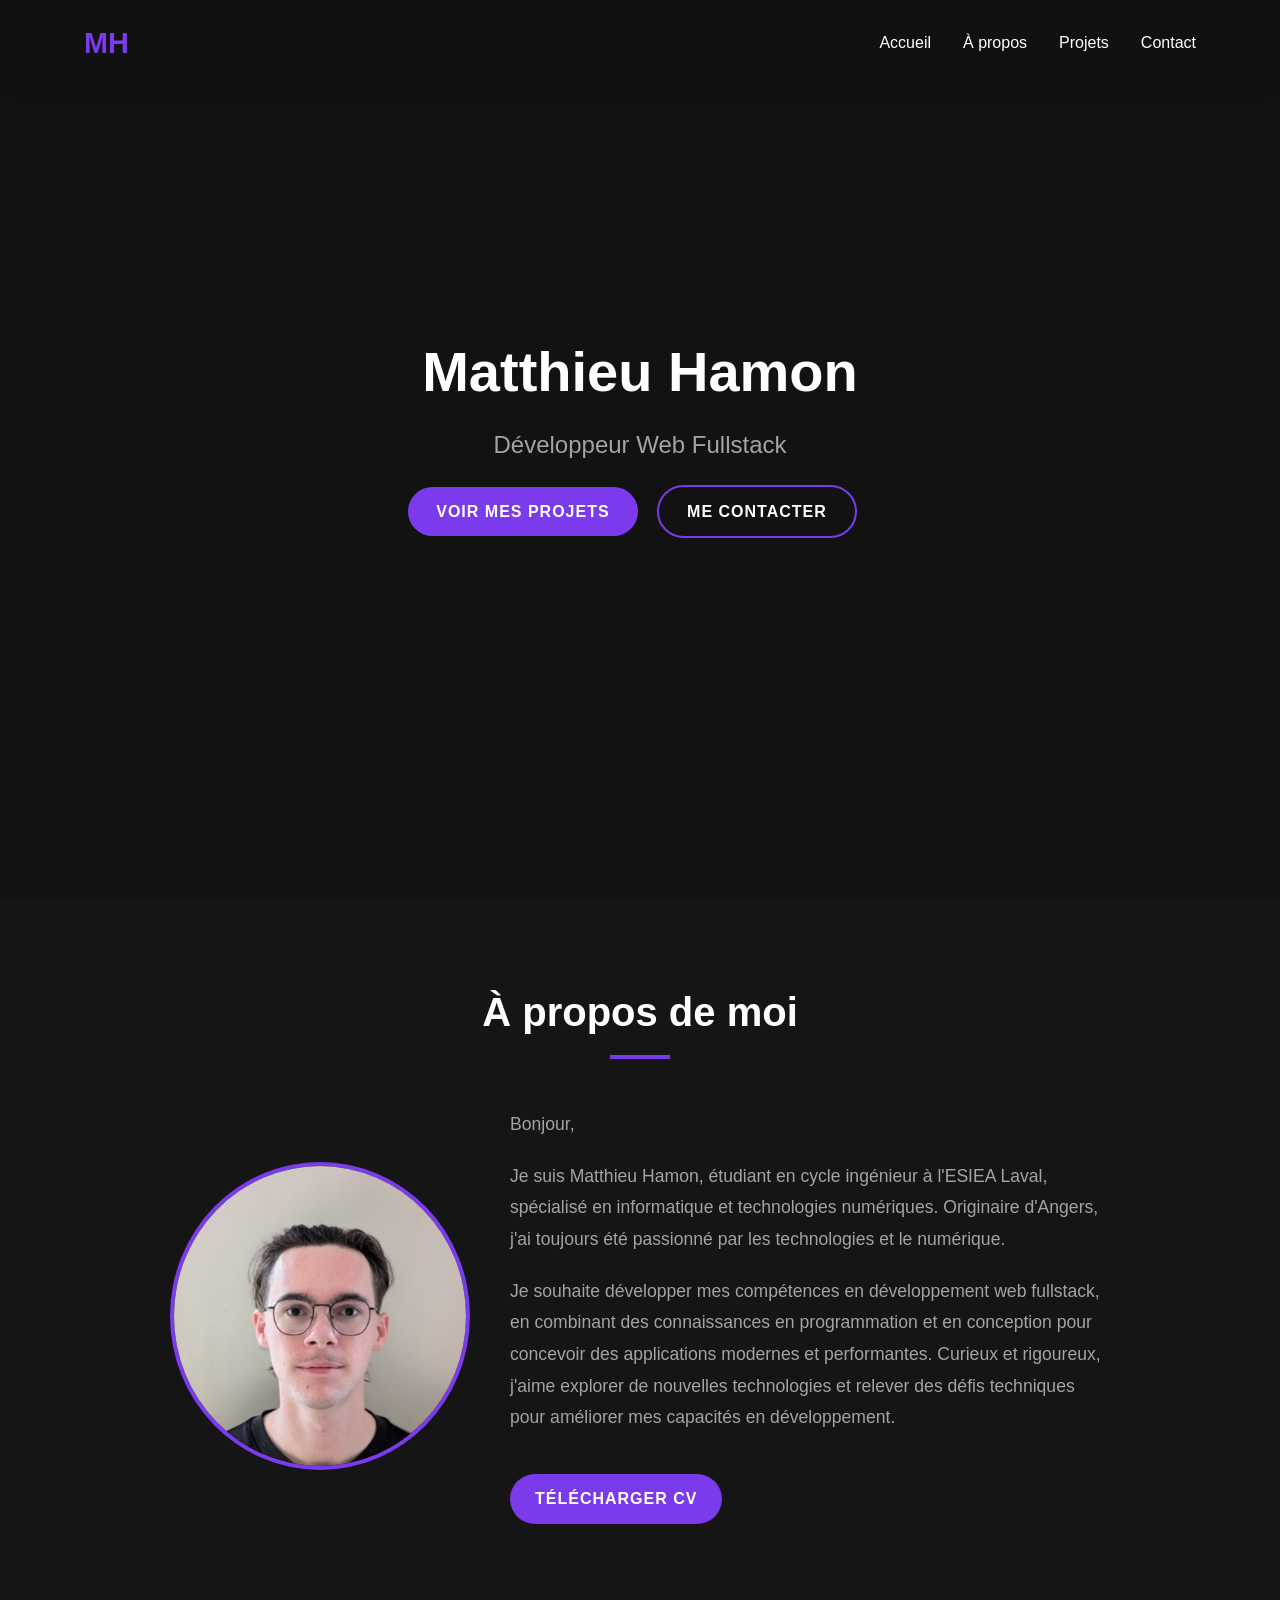
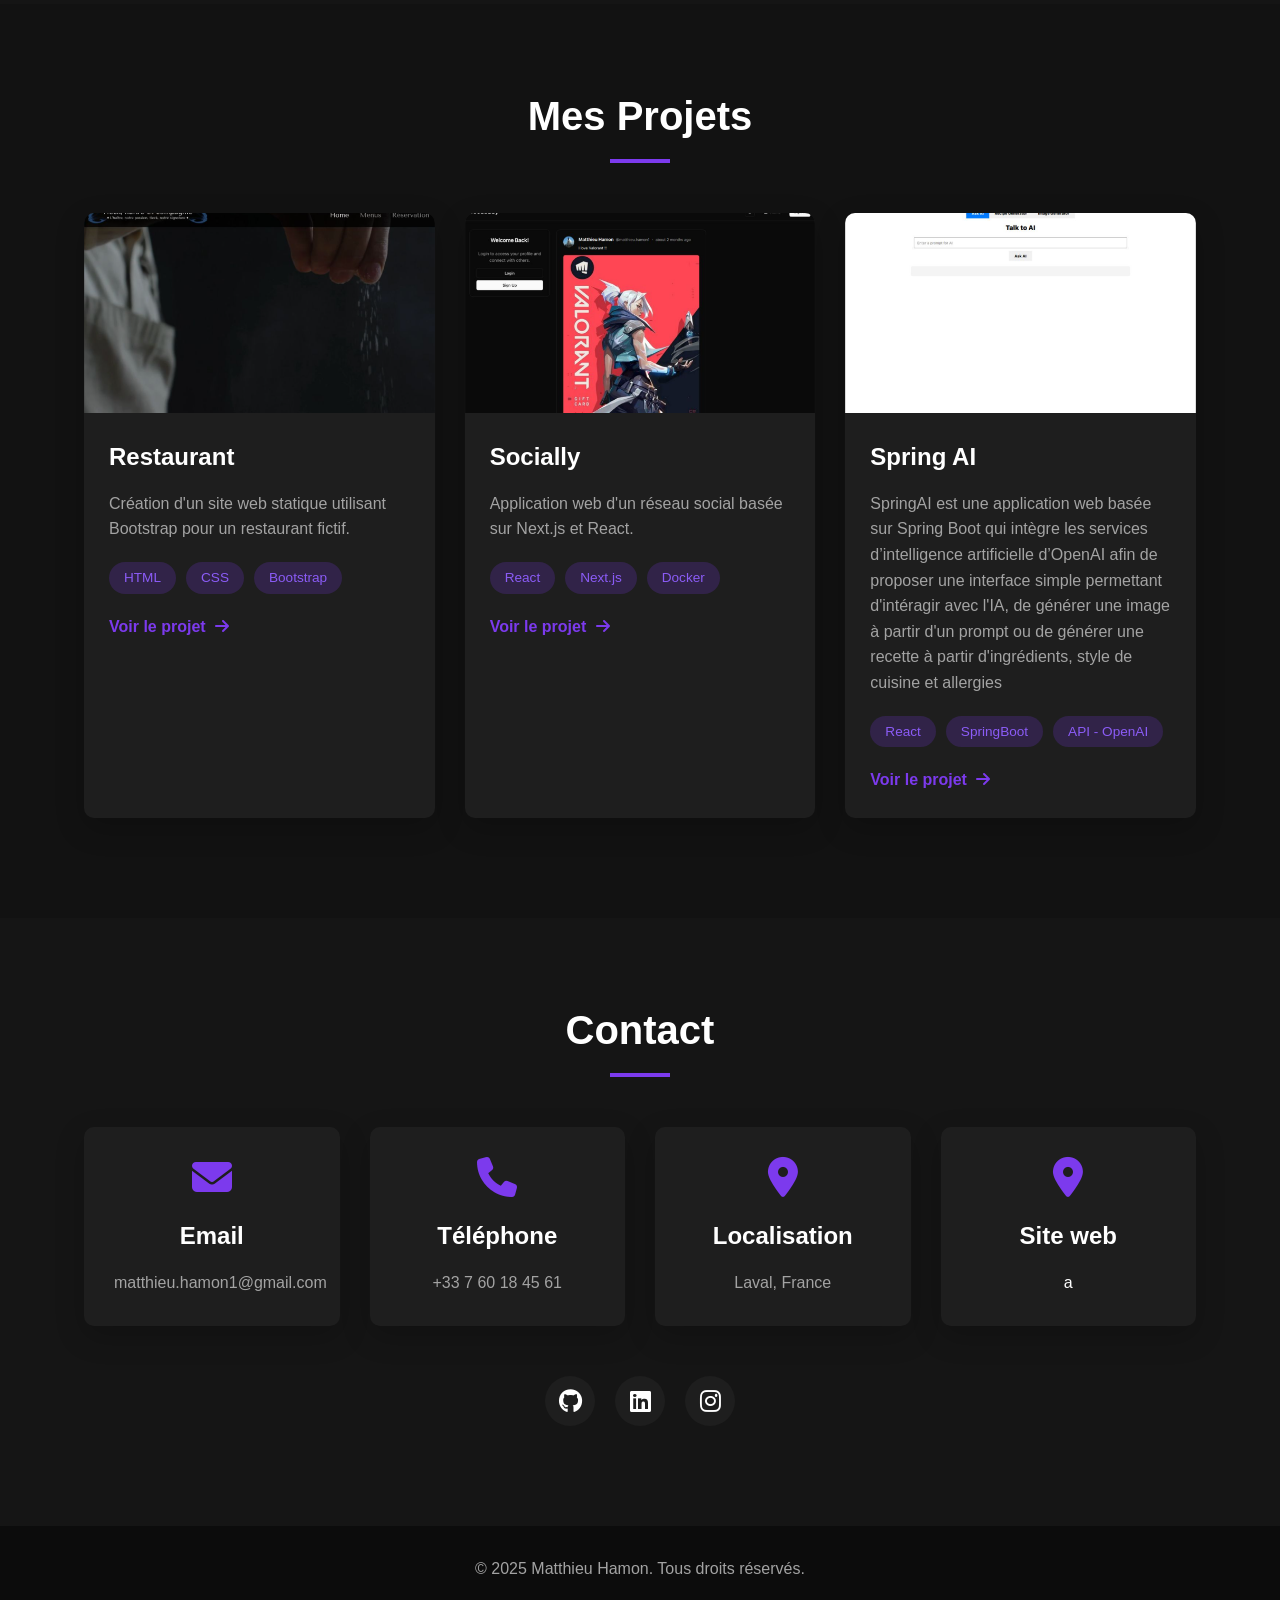
==== commit 6e4a5236: "Ajustements, mise en place des images et des liens" ====
--- a/index.html
+++ b/index.html
@@ -10,7 +10,7 @@
 <body>
     <header>
         <div class="container">
-            <div class="logo">MH</div>
+            <div class="logo"><a href="#home">MH</a></div>
             <input type="checkbox" id="nav-toggle" class="nav-toggle">
             <nav>
                 <ul>
@@ -44,7 +44,7 @@
                 <div class="about-content">
                     <div class="profile-pic">
                         <div class="img-container">
-                            <img src="assets/img/profile.jpg" alt="Photo de profil" class="photo-profil">
+                            <img src="assets/img/photo-profil.jpg" alt="Photo de profil" class="photo-profil">
                         </div>
                     </div>
                     <div class="about-text">
@@ -63,49 +63,50 @@
                 <div class="projects-grid">
                     <div class="project-card">
                         <div class="project-img">
-                            <img src="assets/img/project1.jpg" alt="Projet 1">
+                            <img src="assets/img/restau.png" alt="Projet 1">
                         </div>
                         <div class="project-info">
-                            <h3>Projet 1</h3>
-                            <p>Description détaillée du projet 1. Expliquez ici ce que vous avez réalisé, les problèmes que vous avez résolus et ce que vous avez appris.</p>
+                            <h3>Restaurant</h3>
+                            <p>Création d'un site web statique utilisant Bootstrap pour un restaurant fictif.</p>
                             <div class="tech-stack">
                                 <span>HTML</span>
                                 <span>CSS</span>
-                                <span>JavaScript</span>
+                                <span>Bootstrap</span>
                             </div>
-                            <a href="#" class="project-link">Voir le projet <i class="fas fa-arrow-right"></i></a>
+                            <a href="https://restaurant-seven-pied.vercel.app/" target="_blank" class="project-link">Voir le projet <i class="fas fa-arrow-right"></i></a>
                         </div>
                     </div>
                     
                     <div class="project-card">
                         <div class="project-img">
-                            <img src="assets/img/project2.jpg" alt="Projet 2">
+                            <img src="assets/img/socially.png" alt="Projet 2">
                         </div>
                         <div class="project-info">
-                            <h3>Projet 2</h3>
-                            <p>Description détaillée du projet 2. Expliquez ici ce que vous avez réalisé, les problèmes que vous avez résolus et ce que vous avez appris.</p>
+                            <h3>Socially</h3>
+                            <p>Application web d'un réseau social basée sur Next.js et React.</p>
                             <div class="tech-stack">
                                 <span>React</span>
-                                <span>Node.js</span>
-                                <span>MongoDB</span>
+                                <span>Next.js</span>
+                                <span>Docker</span>
                             </div>
-                            <a href="#" class="project-link">Voir le projet <i class="fas fa-arrow-right"></i></a>
+                            <a href="https://social-network-liard-tau.vercel.app/" target="_blank" class="project-link">Voir le projet <i class="fas fa-arrow-right"></i></a>
                         </div>
                     </div>
                     
                     <div class="project-card">
                         <div class="project-img">
-                            <img src="assets/img/project3.jpg" alt="Projet 3">
+                            <img src="assets/img/spring.png" alt="Projet 3">
                         </div>
                         <div class="project-info">
-                            <h3>Projet 3</h3>
-                            <p>Description détaillée du projet 3. Expliquez ici ce que vous avez réalisé, les problèmes que vous avez résolus et ce que vous avez appris.</p>
+                            <h3>Spring AI</h3>
+                            <p>SpringAI est une application web basée sur Spring Boot qui intègre les services d’intelligence artificielle d’OpenAI afin de proposer une interface simple permettant d'intéragir avec l'IA, 
+                                de générer une image à partir d'un prompt ou de générer une recette à partir d'ingrédients, style de cuisine et allergies</p>
                             <div class="tech-stack">
-                                <span>Python</span>
-                                <span>Django</span>
-                                <span>PostgreSQL</span>
+                                <span>React</span>
+                                <span>SpringBoot</span>
+                                <span>API - OpenAI</span>
                             </div>
-                            <a href="#" class="project-link">Voir le projet <i class="fas fa-arrow-right"></i></a>
+                            <a href="https://spring-ai-three.vercel.app/" target="_blank" class="project-link">Voir le projet <i class="fas fa-arrow-right"></i></a>
                         </div>
                     </div>
                 </div>
@@ -134,13 +135,13 @@
                     <div class="contact-card">
                         <i class="fas fa-map-marker-alt"></i>
                         <h3>Site web</h3>
-                        <a href=""></a>
+                        <a href="">a</a>
                     </div>
                 </div>
                 <div class="social-links">
-                    <a href="#" class="social-link"><i class="fab fa-github"></i></a>
-                    <a href="#" class="social-link"><i class="fab fa-linkedin"></i></a>
-                    <a href="#" class="social-link"><i class="fab fa-instagram"></i></a>
+                    <a href="https://github.com/Matthieuhamon" class="social-link"><i class="fab fa-github"></i></a>
+                    <a href="www.linkedin.com/in/matthieuhamon" class="social-link"><i class="fab fa-linkedin"></i></a>
+                    <a href="https://www.instagram.com/matthieu.hmn/" class="social-link"><i class="fab fa-instagram"></i></a>
                 </div>
             </div>
         </section>
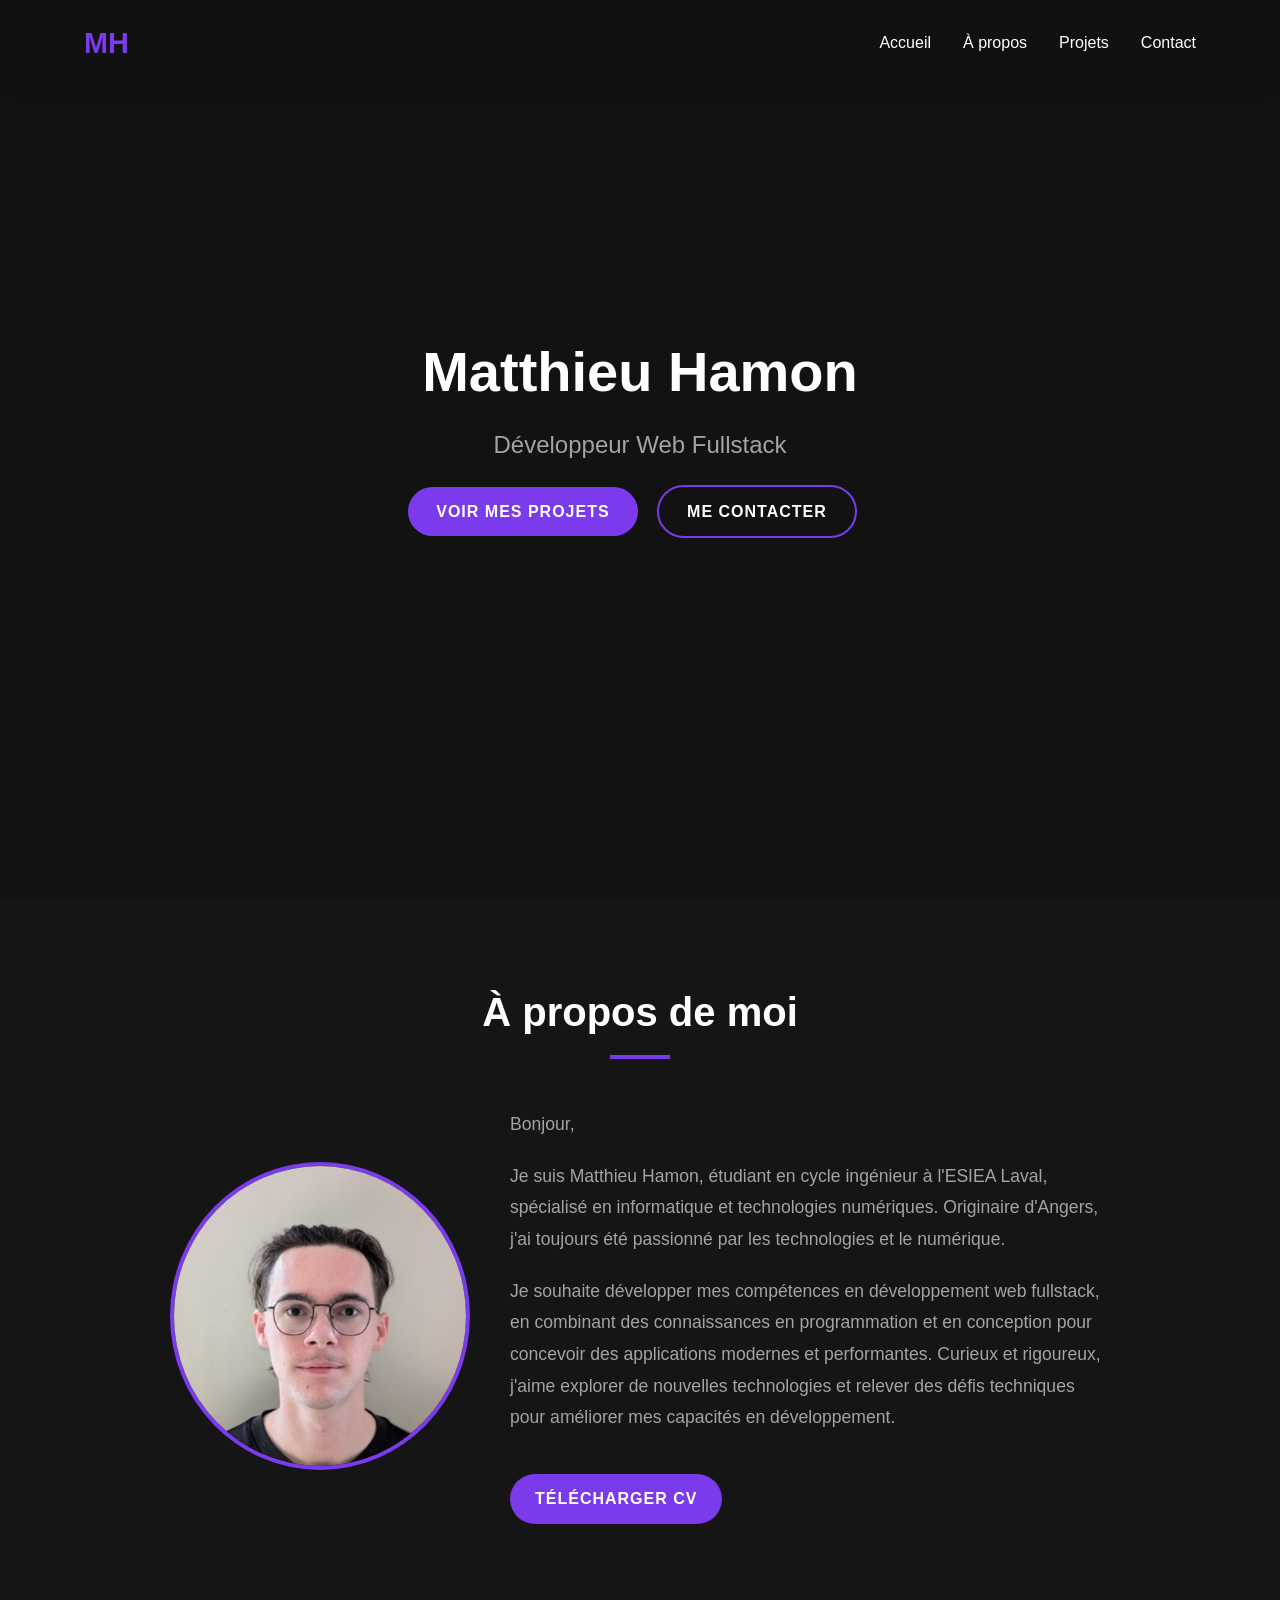
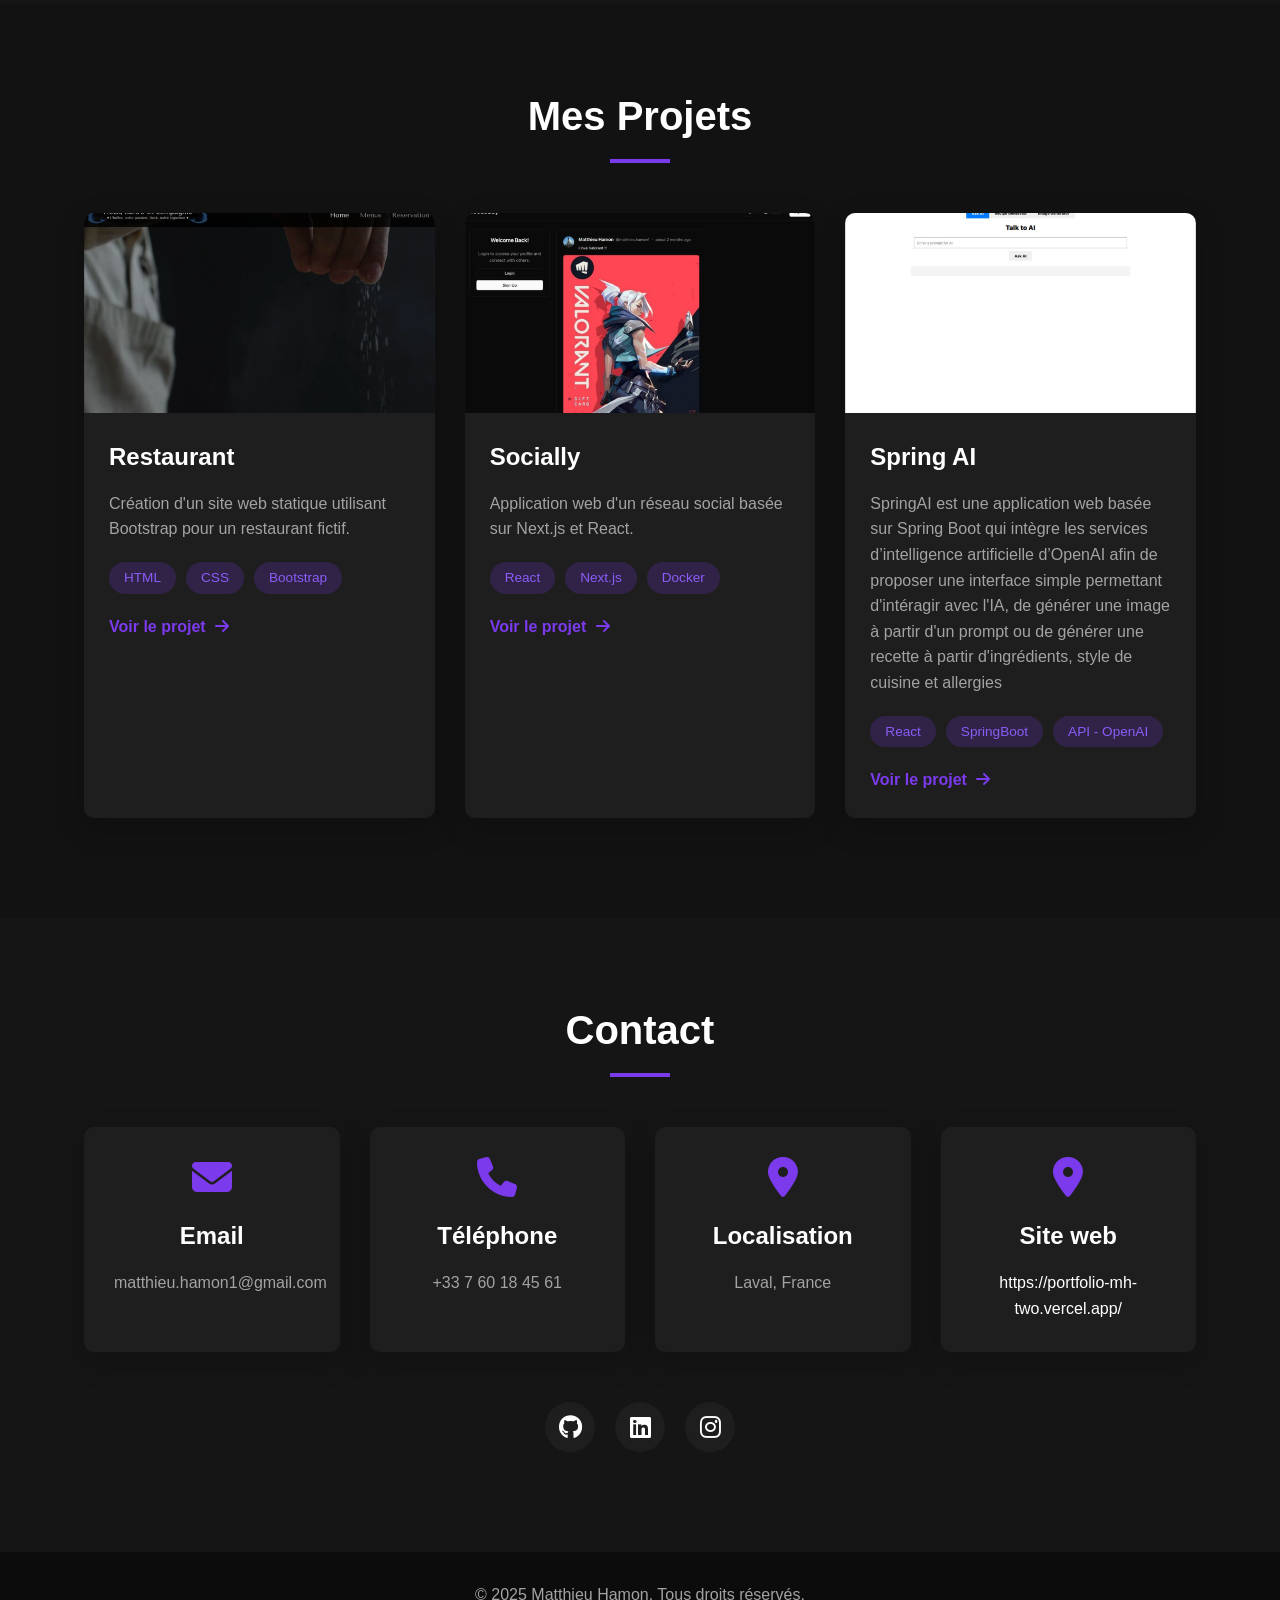
==== commit 099c0f58: "lien site portfolio" ====
--- a/index.html
+++ b/index.html
@@ -135,7 +135,7 @@
                     <div class="contact-card">
                         <i class="fas fa-map-marker-alt"></i>
                         <h3>Site web</h3>
-                        <a href="">a</a>
+                        <a href="https://portfolio-mh-two.vercel.app/">https://portfolio-mh-two.vercel.app/</a>
                     </div>
                 </div>
                 <div class="social-links">
